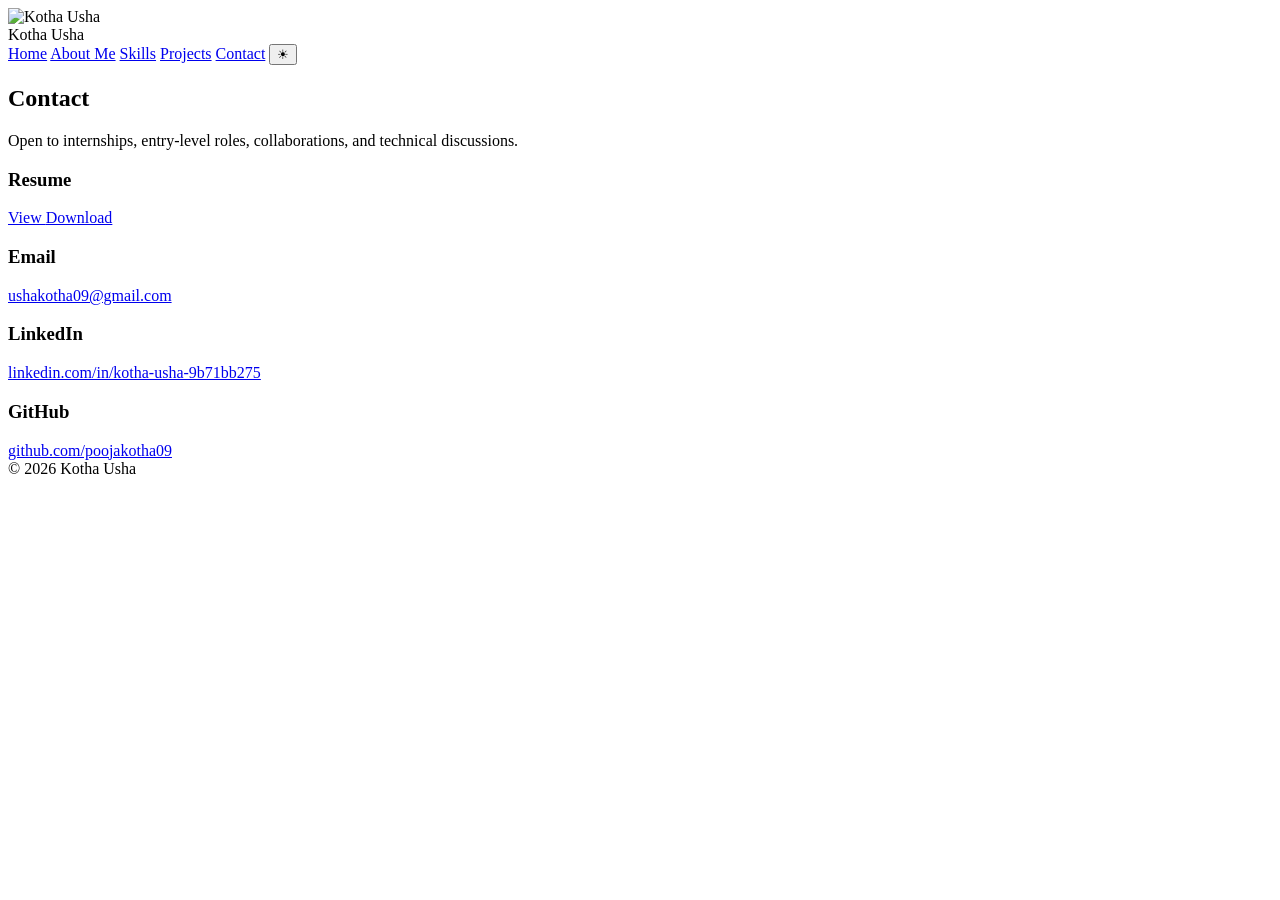
==== contact.html @ d04807c7 "Create contact.html" ====
<!DOCTYPE html>
<html lang="en">
<head>
  <meta charset="UTF-8">
  <title>Contact | Kotha Usha</title>
  <meta name="description" content="Contact Kotha Usha — Software Engineer open to internships and entry-level roles.">
  <meta name="viewport" content="width=device-width, initial-scale=1.0">

  <link rel="stylesheet" href="style.css">
  <link href="https://fonts.googleapis.com/css2?family=Poppins:wght@600&family=Inter&display=swap" rel="stylesheet">
</head>

<body>

<header class="navbar">
  <div class="profile-mini" id="navProfile">
  <img src="profile.jpg" alt="Kotha Usha">
</div>


  <div class="logo">Kotha Usha</div>
  <nav>
    <a href="index.html">Home</a>
    <a href = "about.html">About Me</a>
    <a href="skills.html">Skills</a>
    <a href="projects.html">Projects</a>
    <a class="active" href="contact.html">Contact</a>

    <!-- Theme Toggle -->
    <button id="themeToggle" class="theme-toggle" aria-label="Toggle theme">
  ☀
</button>

  </nav>
</header>

<section class="contact-section">
  <h1>Contact</h1>
  <p class="subtitle">
Open to internships, entry-level roles, collaborations, and technical discussions.

  </p>

  <div class="contact-grid">


    <!-- Resume -->
<div class="contact-card accent-olive">
  <h3>Resume</h3>

  <div class="contact-actions">
    <a href="UshaKothaResume.pdf"
       target="_blank"
       rel="noopener noreferrer"
       data-resume="view">
      View
    </a>

    <a href="UshaKothaResume.pdf"
       download
       data-resume="download">
      Download
    </a>
  </div>
</div>


   

    <!-- Email -->
    <div class="contact-card accent-amber">
      <h3>Email</h3>
      <a href="mailto:ushakotha09@gmail.com" class="contact-link">
        ushakotha09@gmail.com
      </a>
    </div>

    <!-- LinkedIn -->
    <div class="contact-card accent-violet">
      <h3>LinkedIn</h3>
      <a href="https://www.linkedin.com/in/kotha-usha-9b71bb275"
         target="_blank"
         rel="noopener noreferrer"
         class="contact-link">
        linkedin.com/in/kotha-usha-9b71bb275
      </a>
    </div>

    <!-- GitHub -->
    <div class="contact-card accent-teal">
      <h3>GitHub</h3>
      <a href="https://github.com/poojakotha09"
         target="_blank"
         rel="noopener noreferrer"
         class="contact-link">
        github.com/poojakotha09
      </a>
    </div>

  </div>
</section>

<footer>
  © 2026 Kotha Usha
</footer>

<script src="script.js"></script>
</body>
</html>
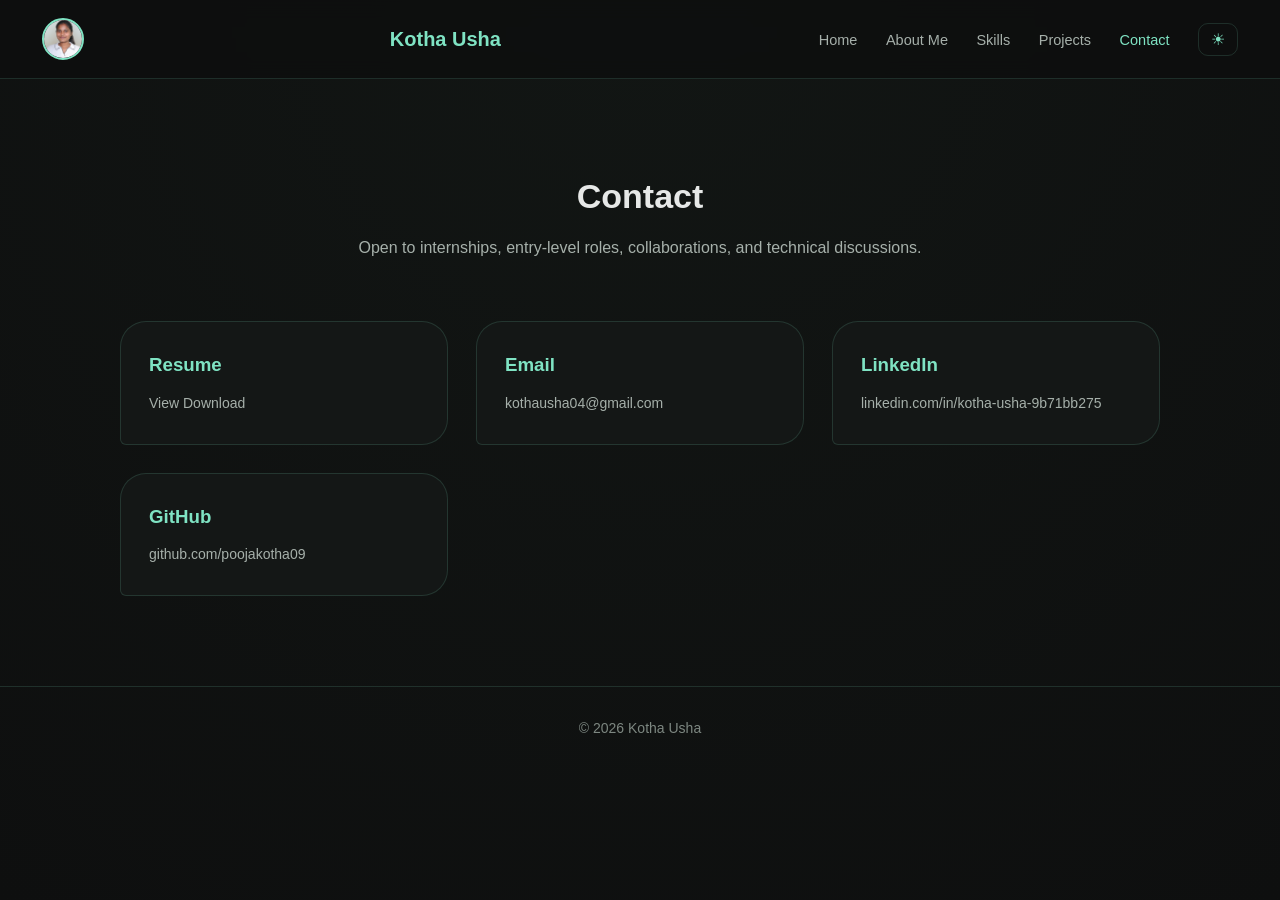
==== commit fbe15a09: "Update contact.html" ====
--- a/contact.html
+++ b/contact.html
@@ -70,8 +70,8 @@
     <!-- Email -->
     <div class="contact-card accent-amber">
       <h3>Email</h3>
-      <a href="mailto:ushakotha09@gmail.com" class="contact-link">
-        ushakotha09@gmail.com
+      <a href="mailto:kothausha04@gmail.com" class="contact-link">
+        kothausha04@gmail.com
       </a>
     </div>
 
--- a/style.css
+++ b/style.css
@@ -0,0 +1,1418 @@
+
+/* =====================================================
+   THEME VARIABLES — GRAPHITE + SOFT MINT
+===================================================== */
+:root {
+  --bg-main: #0e0f0f;
+  --bg-secondary: #141716;
+  --bg-hover: #1a1e1c;
+
+  --text-primary: #e6e8e7;
+  --text-secondary: #a6b0aa;
+  --text-muted: #7d8781;
+
+  --accent: #7fe3c3;
+  --accent-muted: #4dbfa1;
+
+  --border-soft: rgba(127, 227, 195, 0.15);
+  --border-hover: rgba(127, 227, 195, 0.45);
+}
+
+body.light {
+  --bg-main: #f7f9f8;
+  --bg-secondary: #ffffff;
+
+  --text-primary: #0f172a;
+  --text-secondary: #475569;
+  --text-muted: #64748b;
+
+  --accent: #0f766e;
+  --accent-muted: #0d9488;
+
+  --border-soft: rgba(15, 118, 110, 0.15);
+  --border-hover: rgba(15, 118, 110, 0.4);
+
+  background: radial-gradient(circle at top, #ffffff, #f1f5f9);
+}
+
+
+/* =====================================================
+   GLOBAL RESET
+===================================================== */
+* {
+  margin: 0;
+  padding: 0;
+  box-sizing: border-box;
+}
+
+html, body {
+  width: 100%;
+  min-height: 100%;
+}
+
+body {
+  font-family: 'Inter', sans-serif;
+  background: radial-gradient(circle at top, #121614, var(--bg-main));
+  color: var(--text-primary);
+  line-height: 1.6;
+}
+
+/* =====================================================
+   NAVBAR
+===================================================== */
+.navbar {
+  display: flex;
+  justify-content: space-between;
+  align-items: center;
+  padding: 18px 42px;
+  background: rgba(14, 15, 15, 0.85);
+  backdrop-filter: blur(10px);
+  border-bottom: 1px solid var(--border-soft);
+}
+
+.logo {
+  font-family: 'Poppins', sans-serif;
+  font-size: 20px;
+  font-weight: 600;
+  color: var(--accent);
+}
+
+nav a {
+  margin-left: 24px;
+  text-decoration: none;
+  font-size: 14.5px;
+  color: var(--text-secondary);
+  transition: color 0.2s ease;
+}
+
+nav a:hover,
+nav a.active {
+  color: var(--accent);
+}
+
+/* Theme Toggle Button */
+.theme-toggle {
+  margin-left: 24px;
+  background: transparent;
+  border: 1px solid var(--border-soft);
+  color: var(--accent);
+  font-size: 16px;
+  padding: 6px 12px;
+  border-radius: 10px;
+  cursor: pointer;
+  transition: all 0.25s ease;
+}
+
+.theme-toggle:hover {
+  background: rgba(127, 227, 195, 0.1);
+}
+
+
+/* =====================================================
+   HERO SECTION (CENTERED CLEAN)
+===================================================== */
+.hero {
+  min-height: calc(100vh - 70px);
+  display: flex;
+  align-items: center;
+  justify-content: center;
+  padding: 40px 20px;
+}
+
+.hero-wrapper {
+  max-width: 760px;
+  text-align: center;
+}
+
+.hero-wrapper h1 {
+  font-family: 'Poppins', sans-serif;
+  font-size: 44px;
+  margin-bottom: 10px;
+}
+
+.hero-wrapper h2 {
+  font-size: 22px;
+  font-weight: 500;
+  color: var(--accent);
+  margin-bottom: 22px;
+}
+
+.hero-wrapper p {
+  font-size: 16px;
+  color: var(--text-secondary);
+  margin-bottom: 36px;
+}
+
+.hero-buttons {
+  display: flex;
+  justify-content: center;
+  gap: 22px;
+  flex-wrap: wrap;
+}
+
+/* =====================================================
+   BUTTONS
+===================================================== */
+.btn {
+  padding: 12px 30px;
+  border-radius: 14px;
+  font-weight: 600;
+  text-decoration: none;
+  transition: all 0.25s ease;
+}
+
+.btn-primary {
+  background: var(--accent);
+  color: #0e0f0f; /* FORCE DARK TEXT */
+}
+
+
+.btn-primary:hover {
+  transform: translateY(-3px);
+  box-shadow: 0 10px 30px rgba(127, 227, 195, 0.35);
+}
+
+.btn-secondary {
+  border: 1px solid var(--border-hover);
+  color: var(--accent);
+}
+
+.btn-secondary:hover {
+  background: rgba(127, 227, 195, 0.08);
+}
+
+/* =====================================================
+   COMMON PAGE LAYOUT
+===================================================== */
+.skills-section,
+.projects-section,
+.contact-section {
+  max-width: 1100px;
+  margin: auto;
+  padding: 90px 30px;
+  text-align: center;
+}
+
+h1 {
+  font-family: 'Poppins', sans-serif;
+  font-size: 34px;
+  margin-bottom: 12px;
+}
+
+.subtitle {
+  color: var(--text-secondary);
+  max-width: 640px;
+  margin: 0 auto 60px;
+}
+
+/* =====================================================
+   SKILLS GRID — ADAPTIVE & PREMIUM
+===================================================== */
+.skills-grid {
+  display: grid;
+  grid-template-columns: repeat(auto-fit, minmax(260px, 1fr));
+  gap: 28px;
+}
+
+.skill-card {
+  background:
+    linear-gradient(180deg, rgba(127, 227, 195, 0.04), transparent),
+    var(--bg-secondary);
+
+  border: 1px solid var(--border-soft);
+  border-radius: 22px;
+  padding: 26px 26px 30px;
+  text-align: left;
+  position: relative;
+  transition: all 0.35s ease;
+}
+
+/* Hover depth + glow */
+.skill-card:hover {
+  transform: translateY(-8px);
+  border-color: var(--border-hover);
+  box-shadow: 0 20px 50px rgba(0, 0, 0, 0.6);
+}
+
+/* Accent line */
+.skill-card::before {
+  content: "";
+  position: absolute;
+  left: 0;
+  top: 18px;
+  bottom: 18px;
+  width: 3px;
+  background: var(--accent);
+  border-radius: 999px;
+  opacity: 0.7;
+}
+
+.skill-card h3 {
+  font-family: 'Poppins', sans-serif;
+  font-size: 17px;
+  margin-bottom: 16px;
+  color: var(--text-primary);
+}
+
+/* Skill tags */
+.skill-tags {
+  display: flex;
+  flex-wrap: wrap;
+  gap: 10px;
+}
+
+.skill-tags span {
+  padding: 6px 14px;
+  border-radius: 999px;
+  font-size: 13px;
+  color: var(--accent);
+  border: 1px solid var(--border-soft);
+  background: rgba(127, 227, 195, 0.06);
+  transition: all 0.25s ease;
+}
+
+/* Hover animation on tags */
+.skill-tags span:hover {
+  background: rgba(127, 227, 195, 0.18);
+  transform: translateY(-2px);
+}
+
+/* =====================================================
+   PROJECT CARDS
+===================================================== */
+.project-card {
+  background: var(--bg-secondary);
+  border: 1px solid var(--border-soft);
+  border-radius: 22px;
+  padding: 30px;
+  margin-bottom: 30px;
+  text-align: left;
+  transition: all 0.3s ease;
+}
+
+.project-card:hover {
+  transform: translateY(-6px);
+  border-color: var(--border-hover);
+}
+
+.project-card h3 {
+  font-family: 'Poppins', sans-serif;
+  margin-bottom: 10px;
+}
+
+.project-card p {
+  color: var(--text-secondary);
+  margin-bottom: 10px;
+}
+
+.tech {
+  color: var(--accent);
+  font-size: 13px;
+}
+
+/* =====================================================
+   CONTACT CARDS — UNIQUE SHAPE
+===================================================== */
+.contact-grid {
+  display: grid;
+  grid-template-columns: repeat(auto-fit, minmax(260px, 1fr));
+  gap: 28px;
+}
+
+.contact-card {
+  background: var(--bg-secondary);
+  border: 1px solid var(--border-soft);
+  border-radius: 26px 26px 26px 6px; /* unique shape */
+  padding: 28px;
+  text-align: left;
+  transition: all 0.35s ease;
+}
+
+.contact-card:hover {
+  transform: translateY(-6px);
+  border-color: var(--border-hover);
+}
+
+.contact-card h3 {
+  font-family: 'Poppins', sans-serif;
+  color: var(--accent);
+  margin-bottom: 10px;
+}
+
+.contact-card a {
+  color: var(--text-secondary);
+  text-decoration: none;
+  font-size: 14px;
+}
+
+.contact-card a:hover {
+  color: var(--accent);
+}
+
+/* =====================================================
+   FOOTER
+===================================================== */
+footer {
+  text-align: center;
+  padding: 30px;
+  border-top: 1px solid var(--border-soft);
+  color: var(--text-muted);
+  font-size: 14px;
+}
+
+/* =====================================================
+   RESPONSIVE
+===================================================== */
+@media (max-width: 768px) {
+  .navbar {
+    flex-direction: column;
+    align-items: flex-start;
+  }
+
+  nav {
+    margin-top: 10px;
+  }
+
+  nav a {
+    margin-left: 0;
+    margin-right: 18px;
+  }
+
+  h1 {
+    font-size: 28px;
+  }
+}
+
+/* ===============================
+   Light Theme Overrides
+================================ */
+
+/* =====================================================
+   LIGHT THEME — COLOR ONLY (NO LAYOUT CHANGES)
+===================================================== */
+
+body.light {
+  background: #f6f8fa;
+  color: #0f172a;
+}
+
+/* Navbar */
+body.light .navbar {
+  background: #ffffff;
+  border-bottom: 1px solid #d1d5db;
+}
+
+/* Text */
+body.light h1,
+body.light h2,
+body.light h3 {
+  color: #0f172a;
+}
+
+body.light .subtitle,
+body.light p {
+  color: #334155;
+}
+
+/* Skill / Project / Contact Cards */
+body.light .skill-card,
+body.light .project-card,
+body.light .contact-card {
+  background: #ffffff;
+  border: 1.5px solid #cbd5e1; /* darker border */
+  box-shadow: 0 8px 24px rgba(0, 0, 0, 0.06);
+}
+
+/* Card accent line */
+body.light .skill-card::before {
+  background: #0f766e;
+}
+
+/* Skill Tags */
+body.light .skill-tags span {
+  background: #ecfdf5;
+  color: #065f46;
+  border: 1px solid #99f6e4;
+  font-weight: 500;
+}
+
+/* Links */
+body.light a {
+  color: #0f766e;
+}
+
+body.light a:hover {
+  color: #115e59;
+}
+
+/* Footer */
+body.light footer {
+  background: #ffffff;
+  color: #475569;
+  border-top: 1px solid #d1d5db;
+}
+
+/* =====================================================
+   LIGHT THEME — SKILL CARD TITLE FIX
+   (Color & contrast only)
+===================================================== */
+
+/* Skill card titles */
+body.light .skill-card h3 {
+  color: #0f172a;            /* strong slate */
+  font-weight: 600;
+  letter-spacing: 0.2px;
+}
+
+/* Level text (Beginner / Intermediate etc.) */
+body.light .skill-card .level,
+body.light .skill-card strong {
+  color: #0f766e;            /* deep teal */
+  font-weight: 600;
+}
+
+/* Card description text */
+body.light .skill-card p {
+  color: #1e293b;            /* darker readable text */
+}
+
+/* Subtle title divider effect */
+body.light .skill-card h3::after {
+  content: "";
+  display: block;
+  width: 36px;
+  height: 2px;
+  margin-top: 6px;
+  background: #0f766e;
+  border-radius: 999px;
+}
+
+
+/* ===============================
+   FIX PRIMARY BUTTON — LIGHT THEME
+================================ */
+
+body.light .btn-primary {
+  background: #0f766e;   /* strong teal */
+  color: #ffffff;        /* force white text */
+  font-weight: 600;
+}
+
+body.light .btn-primary:hover {
+  background: #115e59;
+  box-shadow: 0 10px 30px rgba(15, 118, 110, 0.35);
+}
+
+/* =====================================================
+   THEME VARIABLES — GRAPHITE + SOFT MINT
+===================================================== */
+:root {
+  --bg-main: #0e0f0f;
+  --bg-secondary: #141716;
+  --bg-hover: #1a1e1c;
+
+  --text-primary: #e6e8e7;
+  --text-secondary: #a6b0aa;
+  --text-muted: #7d8781;
+
+  --accent: #7fe3c3;
+  --accent-muted: #4dbfa1;
+
+  --border-soft: rgba(127, 227, 195, 0.15);
+  --border-hover: rgba(127, 227, 195, 0.45);
+}
+
+body.light {
+  --bg-main: #f7f9f8;
+  --bg-secondary: #ffffff;
+
+  --text-primary: #0f172a;
+  --text-secondary: #475569;
+  --text-muted: #64748b;
+
+  --accent: #0f766e;
+  --accent-muted: #0d9488;
+
+  --border-soft: rgba(15, 118, 110, 0.15);
+  --border-hover: rgba(15, 118, 110, 0.4);
+
+  background: radial-gradient(circle at top, #ffffff, #f1f5f9);
+}
+
+
+/* =====================================================
+   GLOBAL RESET
+===================================================== */
+* {
+  margin: 0;
+  padding: 0;
+  box-sizing: border-box;
+}
+
+html, body {
+  width: 100%;
+  min-height: 100%;
+}
+
+body {
+  font-family: 'Inter', sans-serif;
+  background: radial-gradient(circle at top, #121614, var(--bg-main));
+  color: var(--text-primary);
+  line-height: 1.6;
+}
+
+/* =====================================================
+   NAVBAR
+===================================================== */
+.navbar {
+  display: flex;
+  justify-content: space-between;
+  align-items: center;
+  padding: 18px 42px;
+  background: rgba(14, 15, 15, 0.85);
+  backdrop-filter: blur(10px);
+  border-bottom: 1px solid var(--border-soft);
+}
+
+.logo {
+  font-family: 'Poppins', sans-serif;
+  font-size: 20px;
+  font-weight: 600;
+  color: var(--accent);
+}
+
+nav a {
+  margin-left: 24px;
+  text-decoration: none;
+  font-size: 14.5px;
+  color: var(--text-secondary);
+  transition: color 0.2s ease;
+}
+
+nav a:hover,
+nav a.active {
+  color: var(--accent);
+}
+
+/* Theme Toggle Button */
+.theme-toggle {
+  margin-left: 24px;
+  background: transparent;
+  border: 1px solid var(--border-soft);
+  color: var(--accent);
+  font-size: 16px;
+  padding: 6px 12px;
+  border-radius: 10px;
+  cursor: pointer;
+  transition: all 0.25s ease;
+}
+
+.theme-toggle:hover {
+  background: rgba(127, 227, 195, 0.1);
+}
+
+
+/* =====================================================
+   HERO SECTION (CENTERED CLEAN)
+===================================================== */
+.hero {
+  min-height: calc(100vh - 70px);
+  display: flex;
+  align-items: center;
+  justify-content: center;
+  padding: 40px 20px;
+}
+
+.hero-wrapper {
+  max-width: 760px;
+  text-align: center;
+}
+
+.hero-wrapper h1 {
+  font-family: 'Poppins', sans-serif;
+  font-size: 44px;
+  margin-bottom: 10px;
+}
+
+.hero-wrapper h2 {
+  font-size: 22px;
+  font-weight: 500;
+  color: var(--accent);
+  margin-bottom: 22px;
+}
+
+.hero-wrapper p {
+  font-size: 16px;
+  color: var(--text-secondary);
+  margin-bottom: 36px;
+}
+
+.hero-buttons {
+  display: flex;
+  justify-content: center;
+  gap: 22px;
+  flex-wrap: wrap;
+}
+
+/* =====================================================
+   BUTTONS
+===================================================== */
+.btn {
+  padding: 12px 30px;
+  border-radius: 14px;
+  font-weight: 600;
+  text-decoration: none;
+  transition: all 0.25s ease;
+}
+
+.btn-primary {
+  background: var(--accent);
+  color: #0e0f0f; /* FORCE DARK TEXT */
+}
+
+
+.btn-primary:hover {
+  transform: translateY(-3px);
+  box-shadow: 0 10px 30px rgba(127, 227, 195, 0.35);
+}
+
+.btn-secondary {
+  border: 1px solid var(--border-hover);
+  color: var(--accent);
+}
+
+.btn-secondary:hover {
+  background: rgba(127, 227, 195, 0.08);
+}
+
+/* =====================================================
+   COMMON PAGE LAYOUT
+===================================================== */
+.skills-section,
+.projects-section,
+.contact-section {
+  max-width: 1100px;
+  margin: auto;
+  padding: 90px 30px;
+  text-align: center;
+}
+
+h1 {
+  font-family: 'Poppins', sans-serif;
+  font-size: 34px;
+  margin-bottom: 12px;
+}
+
+.subtitle {
+  color: var(--text-secondary);
+  max-width: 640px;
+  margin: 0 auto 60px;
+}
+
+/* =====================================================
+   SKILLS GRID — ADAPTIVE & PREMIUM
+===================================================== */
+.skills-grid {
+  display: grid;
+  grid-template-columns: repeat(auto-fit, minmax(260px, 1fr));
+  gap: 28px;
+}
+
+.skill-card {
+  background:
+    linear-gradient(180deg, rgba(127, 227, 195, 0.04), transparent),
+    var(--bg-secondary);
+
+  border: 1px solid var(--border-soft);
+  border-radius: 22px;
+  padding: 26px 26px 30px;
+  text-align: left;
+  position: relative;
+  transition: all 0.35s ease;
+}
+
+/* Hover depth + glow */
+.skill-card:hover {
+  transform: translateY(-8px);
+  border-color: var(--border-hover);
+  box-shadow: 0 20px 50px rgba(0, 0, 0, 0.6);
+}
+
+/* Accent line */
+.skill-card::before {
+  content: "";
+  position: absolute;
+  left: 0;
+  top: 18px;
+  bottom: 18px;
+  width: 3px;
+  background: var(--accent);
+  border-radius: 999px;
+  opacity: 0.7;
+}
+
+.skill-card h3 {
+  font-family: 'Poppins', sans-serif;
+  font-size: 17px;
+  margin-bottom: 16px;
+  color: var(--text-primary);
+}
+
+/* Skill tags */
+.skill-tags {
+  display: flex;
+  flex-wrap: wrap;
+  gap: 10px;
+}
+
+.skill-tags span {
+  padding: 6px 14px;
+  border-radius: 999px;
+  font-size: 13px;
+  color: var(--accent);
+  border: 1px solid var(--border-soft);
+  background: rgba(127, 227, 195, 0.06);
+  transition: all 0.25s ease;
+}
+
+/* Hover animation on tags */
+.skill-tags span:hover {
+  background: rgba(127, 227, 195, 0.18);
+  transform: translateY(-2px);
+}
+
+/* =====================================================
+   PROJECT CARDS
+===================================================== */
+.project-card {
+  background: var(--bg-secondary);
+  border: 1px solid var(--border-soft);
+  border-radius: 22px;
+  padding: 30px;
+  margin-bottom: 30px;
+  text-align: left;
+  transition: all 0.3s ease;
+}
+
+.project-card:hover {
+  transform: translateY(-6px);
+  border-color: var(--border-hover);
+}
+
+.project-card h3 {
+  font-family: 'Poppins', sans-serif;
+  margin-bottom: 10px;
+}
+
+.project-card p {
+  color: var(--text-secondary);
+  margin-bottom: 10px;
+}
+
+.tech {
+  color: var(--accent);
+  font-size: 13px;
+}
+
+/* =====================================================
+   CONTACT CARDS — UNIQUE SHAPE
+===================================================== */
+.contact-grid {
+  display: grid;
+  grid-template-columns: repeat(auto-fit, minmax(260px, 1fr));
+  gap: 28px;
+}
+
+.contact-card {
+  background: var(--bg-secondary);
+  border: 1px solid var(--border-soft);
+  border-radius: 26px 26px 26px 6px; /* unique shape */
+  padding: 28px;
+  text-align: left;
+  transition: all 0.35s ease;
+}
+
+.contact-card:hover {
+  transform: translateY(-6px);
+  border-color: var(--border-hover);
+}
+
+.contact-card h3 {
+  font-family: 'Poppins', sans-serif;
+  color: var(--accent);
+  margin-bottom: 10px;
+}
+
+.contact-card a {
+  color: var(--text-secondary);
+  text-decoration: none;
+  font-size: 14px;
+}
+
+.contact-card a:hover {
+  color: var(--accent);
+}
+
+/* =====================================================
+   FOOTER
+===================================================== */
+footer {
+  text-align: center;
+  padding: 30px;
+  border-top: 1px solid var(--border-soft);
+  color: var(--text-muted);
+  font-size: 14px;
+}
+
+/* =====================================================
+   RESPONSIVE
+===================================================== */
+@media (max-width: 768px) {
+  .navbar {
+    flex-direction: column;
+    align-items: flex-start;
+  }
+
+  nav {
+    margin-top: 10px;
+  }
+
+  nav a {
+    margin-left: 0;
+    margin-right: 18px;
+  }
+
+  h1 {
+    font-size: 28px;
+  }
+}
+
+/* ===============================
+   Light Theme Overrides
+================================ */
+
+/* =====================================================
+   LIGHT THEME — COLOR ONLY (NO LAYOUT CHANGES)
+===================================================== */
+
+body.light {
+  background: #f6f8fa;
+  color: #0f172a;
+}
+
+/* Navbar */
+body.light .navbar {
+  background: #ffffff;
+  border-bottom: 1px solid #d1d5db;
+}
+
+/* Text */
+body.light h1,
+body.light h2,
+body.light h3 {
+  color: #0f172a;
+}
+
+body.light .subtitle,
+body.light p {
+  color: #334155;
+}
+
+/* Skill / Project / Contact Cards */
+body.light .skill-card,
+body.light .project-card,
+body.light .contact-card {
+  background: #ffffff;
+  border: 1.5px solid #cbd5e1; /* darker border */
+  box-shadow: 0 8px 24px rgba(0, 0, 0, 0.06);
+}
+
+/* Card accent line */
+body.light .skill-card::before {
+  background: #0f766e;
+}
+
+/* Skill Tags */
+body.light .skill-tags span {
+  background: #ecfdf5;
+  color: #065f46;
+  border: 1px solid #99f6e4;
+  font-weight: 500;
+}
+
+/* Links */
+body.light a {
+  color: #0f766e;
+}
+
+body.light a:hover {
+  color: #115e59;
+}
+
+/* Footer */
+body.light footer {
+  background: #ffffff;
+  color: #475569;
+  border-top: 1px solid #d1d5db;
+}
+
+/* =====================================================
+   LIGHT THEME — SKILL CARD TITLE FIX
+   (Color & contrast only)
+===================================================== */
+
+/* Skill card titles */
+body.light .skill-card h3 {
+  color: #0f172a;            /* strong slate */
+  font-weight: 600;
+  letter-spacing: 0.2px;
+}
+
+/* Level text (Beginner / Intermediate etc.) */
+body.light .skill-card .level,
+body.light .skill-card strong {
+  color: #0f766e;            /* deep teal */
+  font-weight: 600;
+}
+
+/* Card description text */
+body.light .skill-card p {
+  color: #1e293b;            /* darker readable text */
+}
+
+/* Subtle title divider effect */
+body.light .skill-card h3::after {
+  content: "";
+  display: block;
+  width: 36px;
+  height: 2px;
+  margin-top: 6px;
+  background: #0f766e;
+  border-radius: 999px;
+}
+
+
+/* ===============================
+   FIX PRIMARY BUTTON — LIGHT THEME
+================================ */
+
+body.light .btn-primary {
+  background: #0f766e;   /* strong teal */
+  color: #ffffff;        /* force white text */
+  font-weight: 600;
+}
+
+body.light .btn-primary:hover {
+  background: #115e59;
+  box-shadow: 0 10px 30px rgba(15, 118, 110, 0.35);
+}
+
+/* =====================================================
+   HERO PHOTO — PROFESSIONAL & CLEAN
+   (NO LAYOUT DISTURBANCE)
+===================================================== */
+
+.hero-photo {
+  display: flex;
+  justify-content: center;
+  margin-bottom: 32px;
+}
+
+.hero-photo img {
+  width: 300px;            /* BIGGER SIZE */
+  height: 300px;
+  object-fit: cover;
+  border-radius: 50%;
+
+  /* Premium double ring */
+  border: 5px solid var(--bg-main);
+  outline: 3px solid var(--accent);
+
+  box-shadow:
+    0 18px 40px rgba(0, 0, 0, 0.35);
+
+  transition: transform 0.35s ease, box-shadow 0.35s ease;
+}
+
+/* Subtle hover (professional) */
+.hero-photo img:hover {
+  transform: scale(1.03);
+  box-shadow: 0 22px 50px rgba(0, 0, 0, 0.45);
+}
+
+/* Light theme refinement */
+body.light .hero-photo img {
+  border: 5px solid #ffffff;
+  outline: 3px solid #0f766e;
+  box-shadow: 0 12px 28px rgba(0, 0, 0, 0.18);
+}
+
+/* Mobile size */
+@media (max-width: 768px) {
+  .hero-photo img {
+    width: 220px;
+    height: 220px;
+  }
+}
+
+/* =====================================================
+   HERO SPLIT LAYOUT — PHOTO LEFT, TEXT RIGHT
+===================================================== */
+
+.hero-split {
+  display: flex;
+  align-items: center;
+  justify-content: center;
+  gap: 64px;
+  flex-wrap: wrap;
+  text-align: left;
+}
+
+/* Ensure text aligns properly */
+.hero-content {
+  max-width: 520px;
+}
+
+/* Override default center alignment */
+.hero-wrapper {
+  text-align: left;
+}
+
+/* Mobile layout — stack vertically */
+@media (max-width: 768px) {
+  .hero-split {
+    flex-direction: column;
+    text-align: center;
+  }
+
+  .hero-wrapper {
+    text-align: center;
+  }
+}
+
+.hero-photo img {
+  display: block;
+}
+
+/* =====================================
+   PROFILE IMAGE — PAGE AWARE
+===================================== */
+
+/* Hidden by default */
+.profile-mini {
+  display: none;
+}
+
+/* Small profile image */
+.profile-mini img {
+  width: 42px;
+  height: 42px;
+  border-radius: 50%;
+  object-fit: cover;
+  border: 2px solid var(--accent);
+}
+
+/* Show ONLY on non-home pages */
+body.inner-page .profile-mini {
+  display: flex;
+  align-items: center;
+  gap: 10px;
+}
+
+/* =====================================
+   PROFILE IMAGE — SMOOTH PAGE TRANSITION
+===================================== */
+
+.profile-mini {
+  position: relative;
+  display: none;
+  align-items: center;
+  margin-right: 14px;
+}
+
+.profile-mini img {
+  width: 42px;
+  height: 42px;
+  border-radius: 50%;
+  object-fit: cover;
+  border: 2px solid var(--accent);
+
+  /* Animation magic */
+  transition: 
+    transform 0.6s ease,
+    opacity 0.4s ease;
+}
+
+/* ===============================
+   INNER PAGES (Skills, Projects, Contact)
+================================ */
+
+body.inner-page .profile-mini {
+  display: flex;
+}
+
+body.inner-page .profile-mini img {
+  transform: scale(1);
+  opacity: 1;
+}
+
+/* ===============================
+   HOME PAGE (Hidden state)
+================================ */
+
+body.home-page .profile-mini img {
+  transform: scale(0);
+  opacity: 0;
+}
+
+/* Hero image transition */
+.hero-photo img {
+  transition: 
+    transform 0.6s ease,
+    opacity 0.4s ease;
+}
+
+/* When leaving home */
+body.inner-page .hero-photo img {
+  transform: scale(0.6);
+  opacity: 0;
+  pointer-events: none;
+}
+
+/* Page fade animation */
+body {
+  opacity: 1;
+  transition: opacity 0.3s ease;
+}
+
+body.page-fade-out {
+  opacity: 0;
+}
+
+/* Home vs inner page image behavior */
+body.page-home .hero-photo {
+  opacity: 1;
+  transform: scale(1);
+}
+
+body.page-inner .hero-photo {
+  opacity: 0;
+  transform: scale(0.6);
+  pointer-events: none;
+}
+
+/* ===============================
+   PROFILE TRANSITION STATES
+================================ */
+
+/* Default states */
+#navProfile {
+  opacity: 0;
+  transform: scale(0.6);
+  transition: all 0.5s ease;
+}
+
+#heroPhoto {
+  transition: all 0.5s ease;
+}
+
+/* Inner pages */
+body.page-inner #navProfile {
+  opacity: 1;
+  transform: scale(1);
+}
+
+body.page-inner #heroPhoto {
+  opacity: 0;
+  transform: scale(0.8);
+  pointer-events: none;
+}
+
+/* Home page */
+body.page-home #navProfile {
+  opacity: 0;
+}
+
+body.page-home #heroPhoto {
+  opacity: 1;
+}
+
+/* ===============================
+   PROFILE SIZE TRANSITION
+================================ */
+
+/* Navbar profile (small) */
+.profile-mini img {
+  width: 42px;
+  height: 42px;
+  border-radius: 50%;
+  object-fit: cover;
+}
+
+/* Default hidden */
+#navProfile {
+  opacity: 0;
+  transform: scale(0.6);
+  transition: all 0.45s ease;
+}
+
+#heroPhoto {
+  transition: all 0.45s ease;
+}
+
+/* Home page → big image visible */
+body.page-home #heroPhoto {
+  opacity: 1;
+  transform: scale(1);
+}
+
+body.page-home #navProfile {
+  opacity: 0;
+}
+
+/* Inner pages → small image in navbar */
+body.page-inner #heroPhoto {
+  opacity: 0;
+  transform: scale(0.85);
+  pointer-events: none;
+}
+
+body.page-inner #navProfile {
+  opacity: 1;
+  transform: scale(1);
+}
+
+
+/* =====================================================
+   PROFILE IMAGE VISIBILITY SYSTEM (FINAL & SAFE)
+   - Big photo on Home page
+   - Small photo in navbar on inner pages
+===================================================== */
+
+/* ---------- HERO PROFILE (BIG — HOME PAGE ONLY) ---------- */
+
+.hero-photo {
+  display: none;
+  justify-content: center;
+  margin-bottom: 32px;
+}
+
+.hero-photo img {
+  width: 300px;
+  height: 300px;
+  object-fit: cover;
+  object-position: center top; /* FIX: keeps head visible */
+  border-radius: 50%;
+  border: 6px solid var(--bg-main);
+  outline: 3px solid var(--accent);
+  box-shadow: 0 20px 45px rgba(0, 0, 0, 0.4);
+  transition: transform 0.35s ease;
+}
+
+
+.hero-photo img:hover {
+  transform: scale(1.03);
+}
+
+/* Show BIG image only on home page */
+body.page-home .hero-photo {
+  display: flex;
+}
+
+/* ---------- NAVBAR PROFILE (SMALL — INNER PAGES ONLY) ---------- */
+
+.profile-mini {
+  display: none;
+  align-items: center;
+  margin-right: 12px;
+}
+
+.profile-mini img {
+  width: 42px;
+  height: 42px;
+  border-radius: 50%;
+  object-fit: cover;
+  object-position: center top; /* FIX */
+  border: 2px solid var(--accent);
+}
+
+
+/* Show mini profile only on inner pages */
+body.page-inner .profile-mini {
+  display: flex;
+}
+
+/* Force hide navbar image on home page */
+body.page-home .profile-mini {
+  display: none;
+}
+
+/* ---------- MOBILE ADJUSTMENT ---------- */
+
+@media (max-width: 768px) {
+  .hero-photo img {
+    width: 220px;
+    height: 220px;
+  }
+}
+
+/* =====================================================
+   PROFILE TRANSITION — BIG → SMALL (WOW EFFECT)
+===================================================== */
+
+/* Shared animation */
+#heroProfile img,
+#navProfile img {
+  transition: all 0.6s ease;
+}
+
+/* HOME PAGE — BIG PROFILE */
+body.page-home #heroProfile {
+  display: flex;
+  justify-content: center;
+}
+
+body.page-home #heroProfile img {
+  width: 1000px;
+  height: 1000px;
+  border-radius: 50%;
+  border: 6px solid var(--bg-main);
+  outline: 3px solid var(--accent);
+  box-shadow: 0 20px 45px rgba(0, 0, 0, 0.4);
+}
+
+/* Hide navbar image on home */
+body.page-home #navProfile {
+  display: none;
+}
+
+/* INNER PAGES — SMALL PROFILE IN NAVBAR */
+body.page-inner #heroProfile {
+  display: none;
+}
+
+body.page-inner #navProfile {
+  display: flex;
+  align-items: center;
+}
+
+body.page-inner #navProfile img {
+  width: 42px;
+  height: 42px;
+  border-radius: 50%;
+  border: 2px solid var(--accent);
+}
+
+
+
+
+
+
+
+
+
+
+
+
+
+
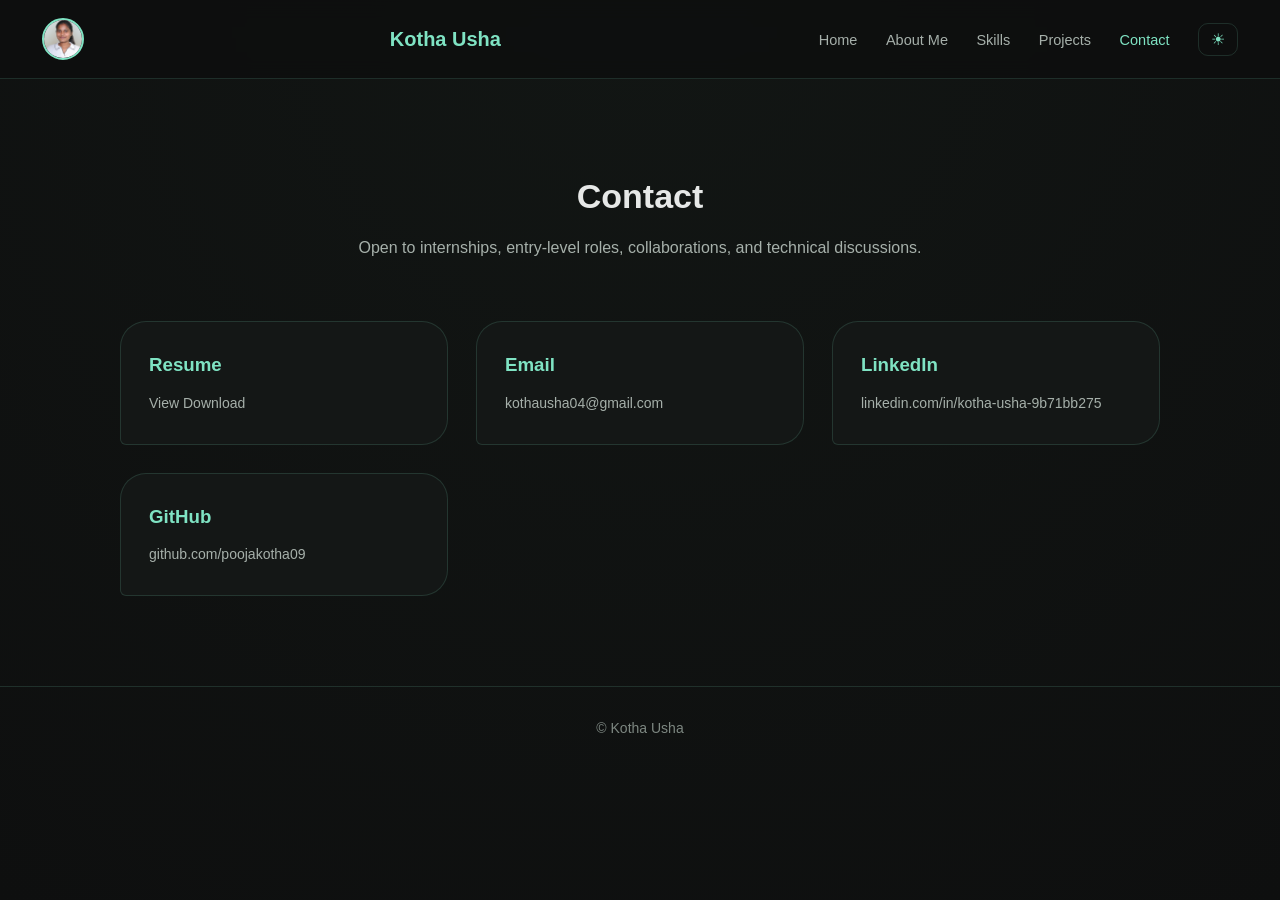
==== commit 02a4158b: "Update contact.html" ====
--- a/contact.html
+++ b/contact.html
@@ -101,7 +101,7 @@
 </section>
 
 <footer>
-  © 2026 Kotha Usha
+  ©  Kotha Usha
 </footer>
 
 <script src="script.js"></script>
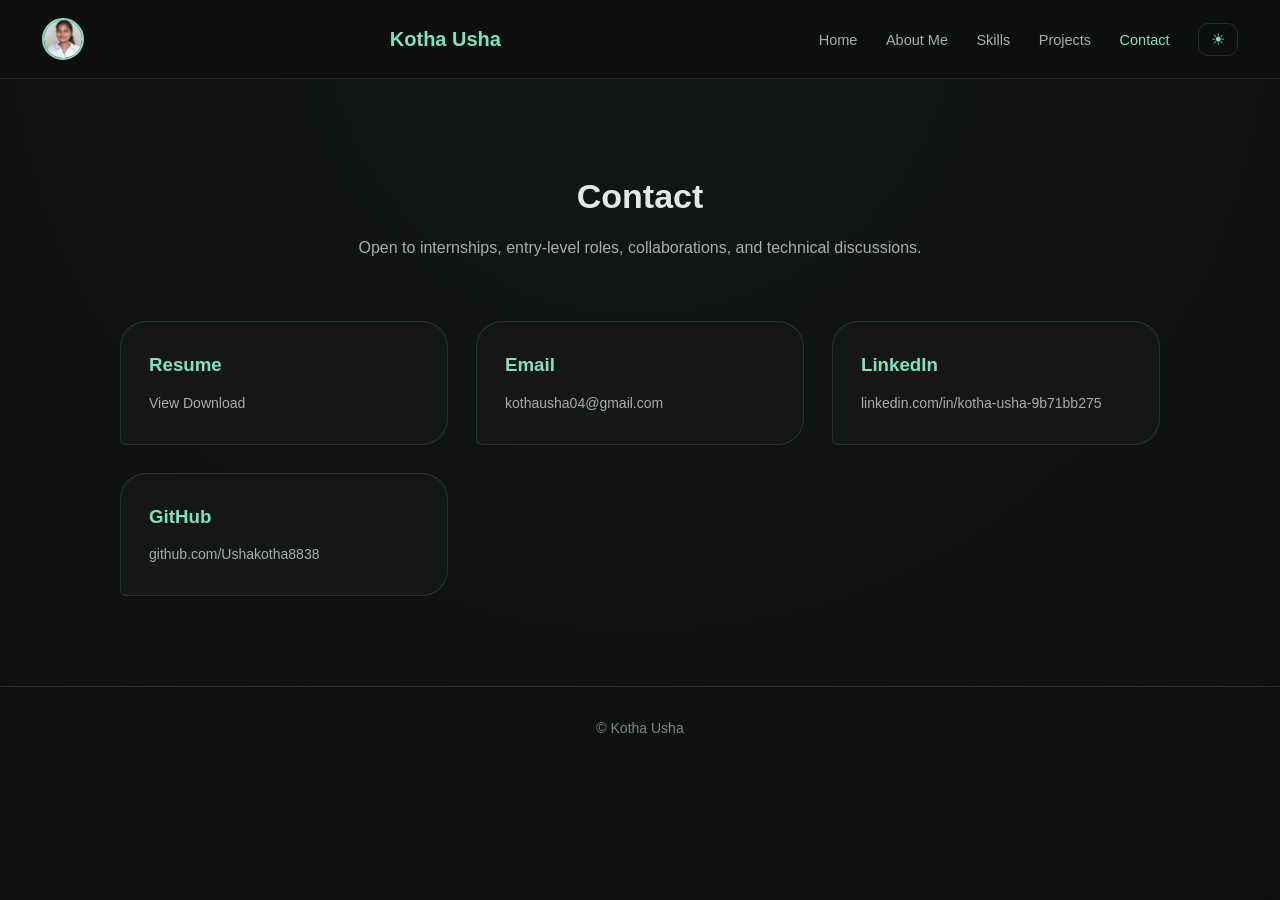
==== commit c6fec221: "Update contact.html" ====
--- a/contact.html
+++ b/contact.html
@@ -89,11 +89,11 @@
     <!-- GitHub -->
     <div class="contact-card accent-teal">
       <h3>GitHub</h3>
-      <a href="https://github.com/poojakotha09"
+      <a href="https://github.com/Ushakotha8838"
          target="_blank"
          rel="noopener noreferrer"
          class="contact-link">
-        github.com/poojakotha09
+        github.com/Ushakotha8838
       </a>
     </div>
 
